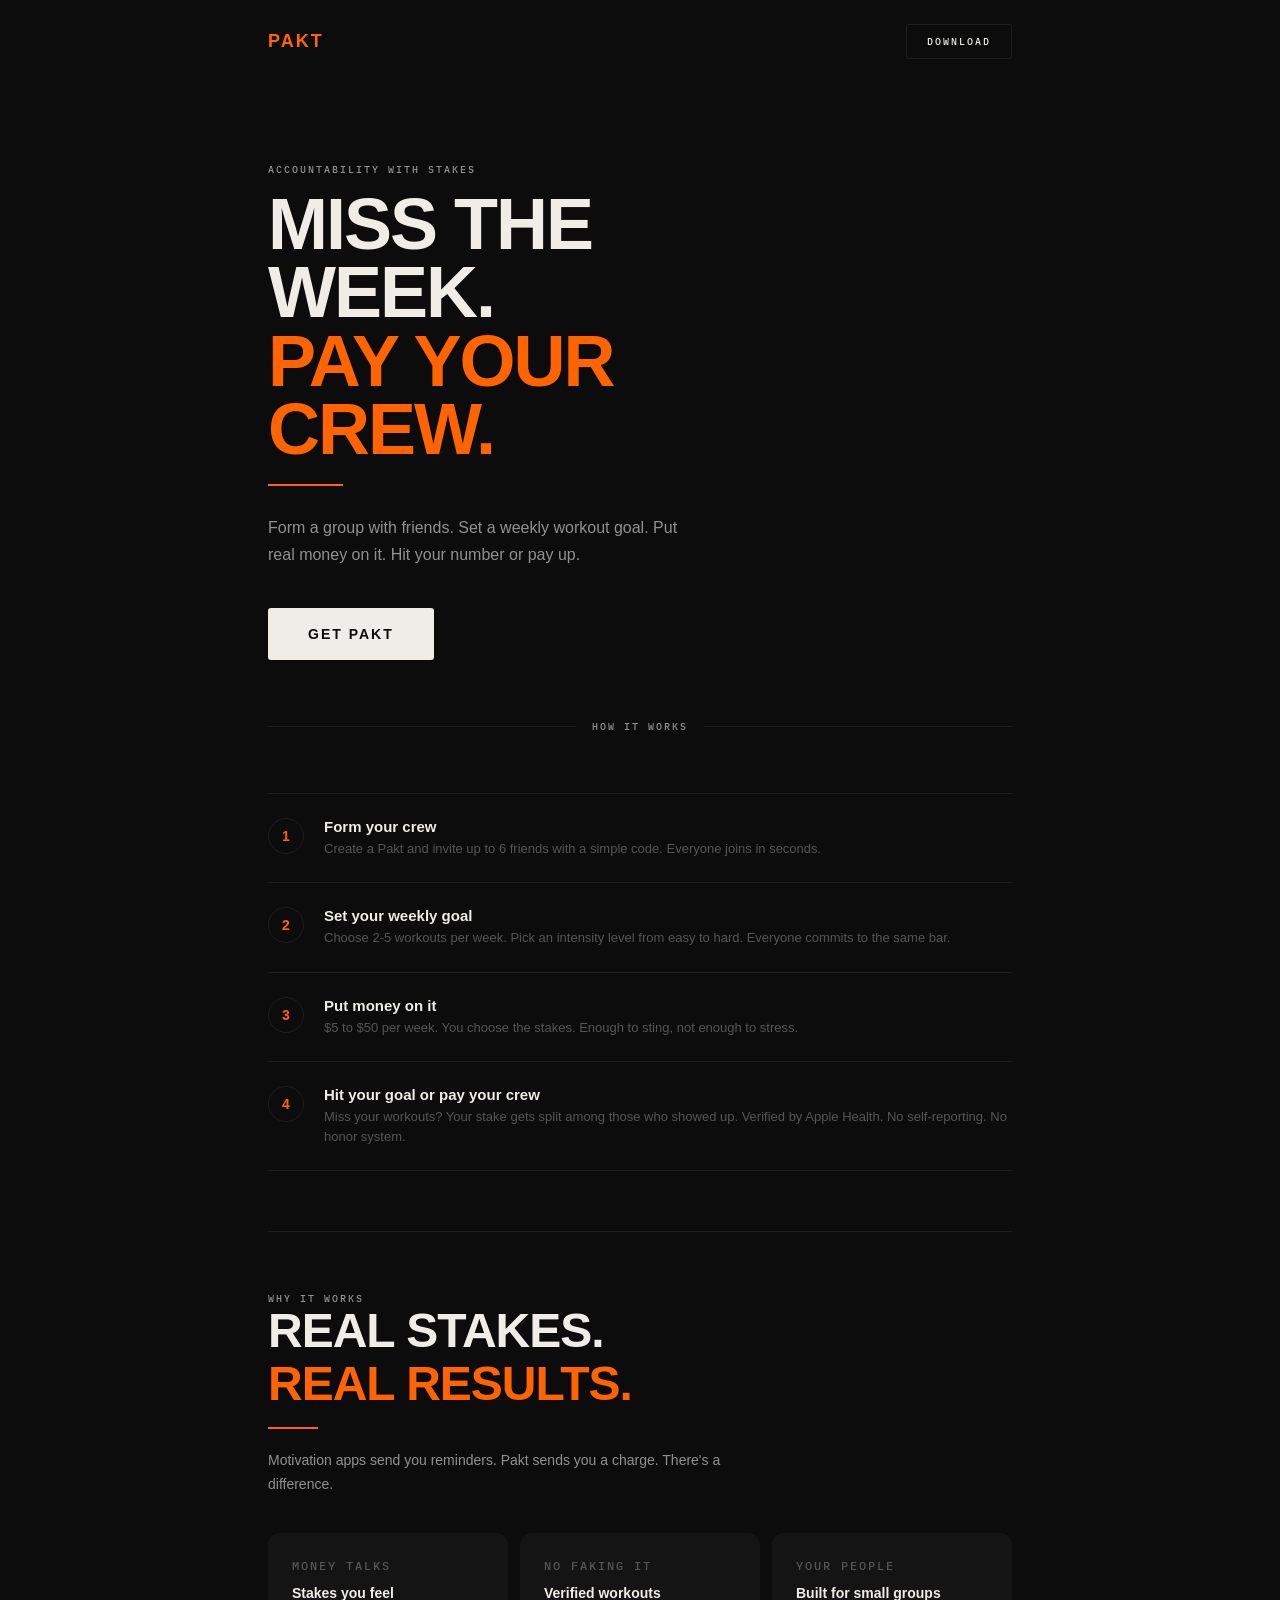
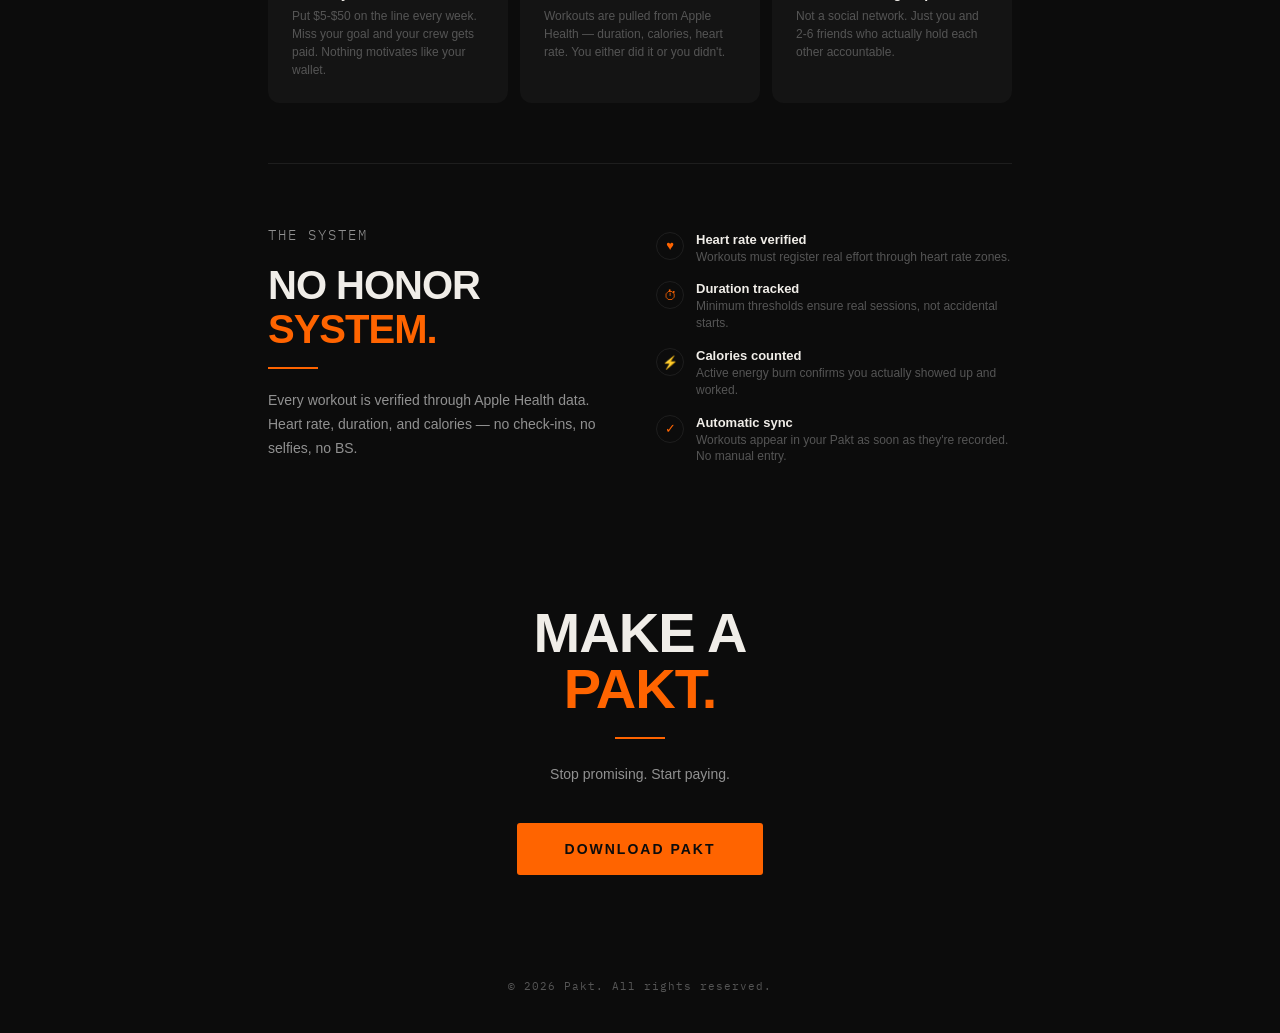
==== index.html @ a367a543 "initial: pakt landing page" ====
<!DOCTYPE html>
<html lang="en">
<head>
    <meta charset="UTF-8">
    <meta name="viewport" content="width=device-width, initial-scale=1.0">
    <title>PAKT — Accountability with stakes</title>
    <style>
        @import url('https://fonts.googleapis.com/css2?family=IBM+Plex+Mono:wght@400;500&display=swap');

        * {
            margin: 0;
            padding: 0;
            box-sizing: border-box;
        }

        :root {
            --bg: #0c0c0c;
            --surface: #141414;
            --border: #1e1e1e;
            --orange: #ff6400;
            --text: #f0ede8;
            --muted: #919191;
            --dimmed: #555555;
        }

        body {
            background: var(--bg);
            color: var(--text);
            font-family: -apple-system, BlinkMacSystemFont, 'SF Pro Display', 'Helvetica Neue', sans-serif;
            -webkit-font-smoothing: antialiased;
            overflow-x: hidden;
        }

        .mono {
            font-family: 'IBM Plex Mono', 'SF Mono', ui-monospace, monospace;
            font-size: 10px;
            font-weight: 500;
            letter-spacing: 2px;
            text-transform: uppercase;
            color: var(--muted);
        }

        /* --- NAV --- */
        nav {
            display: flex;
            justify-content: space-between;
            align-items: center;
            padding: 24px 28px;
            max-width: 800px;
            margin: 0 auto;
        }

        .nav-logo {
            font-size: 18px;
            font-weight: 900;
            letter-spacing: 2px;
            color: var(--orange);
        }

        .nav-cta {
            font-family: 'IBM Plex Mono', monospace;
            font-size: 10px;
            font-weight: 500;
            letter-spacing: 2px;
            text-transform: uppercase;
            color: var(--text);
            text-decoration: none;
            padding: 10px 20px;
            border: 1px solid var(--border);
            border-radius: 3px;
            transition: border-color 0.2s ease;
        }

        .nav-cta:hover {
            border-color: var(--orange);
            color: var(--orange);
        }

        /* --- HERO --- */
        .hero {
            max-width: 800px;
            margin: 0 auto;
            padding: 80px 28px 60px;
        }

        .hero-label {
            margin-bottom: 14px;
        }

        .hero-title {
            font-size: clamp(48px, 10vw, 72px);
            font-weight: 900;
            letter-spacing: -2px;
            line-height: 0.95;
        }

        .hero-title span {
            color: var(--orange);
        }

        .hero-rule {
            width: 75px;
            height: 2px;
            background: var(--orange);
            margin: 20px 0 28px;
        }

        .hero-sub {
            font-size: 16px;
            font-weight: 300;
            color: var(--muted);
            line-height: 1.7;
            max-width: 440px;
        }

        .hero-cta {
            display: inline-flex;
            align-items: center;
            justify-content: center;
            margin-top: 40px;
            padding: 18px 40px;
            background: var(--text);
            color: var(--bg);
            font-size: 14px;
            font-weight: 600;
            letter-spacing: 2px;
            text-decoration: none;
            border-radius: 3px;
            transition: background 0.2s ease;
        }

        .hero-cta:hover {
            background: var(--orange);
        }

        /* --- DIVIDER --- */
        .divider {
            display: flex;
            align-items: center;
            gap: 16px;
            max-width: 800px;
            margin: 0 auto;
            padding: 0 28px;
        }

        .divider-line {
            flex: 1;
            height: 1px;
            background: var(--border);
        }

        /* --- HOW IT WORKS --- */
        .how-section {
            max-width: 800px;
            margin: 0 auto;
            padding: 60px 28px;
        }

        .how-section .mono {
            color: var(--dimmed);
            letter-spacing: 3px;
            margin-bottom: 28px;
        }

        .steps {
            display: flex;
            flex-direction: column;
            gap: 0;
        }

        .step {
            display: flex;
            align-items: flex-start;
            gap: 20px;
            padding: 24px 0;
            border-bottom: 1px solid var(--border);
        }

        .step:first-child {
            border-top: 1px solid var(--border);
        }

        .step-number {
            width: 36px;
            height: 36px;
            border-radius: 50%;
            border: 1px solid var(--border);
            display: flex;
            align-items: center;
            justify-content: center;
            font-size: 14px;
            font-weight: 700;
            color: var(--orange);
            flex-shrink: 0;
        }

        .step-content h3 {
            font-size: 15px;
            font-weight: 600;
            margin-bottom: 4px;
        }

        .step-content p {
            font-size: 13px;
            color: var(--dimmed);
            line-height: 1.5;
        }

        /* --- STAKES --- */
        .stakes-section {
            max-width: 800px;
            margin: 0 auto;
            padding: 60px 28px;
        }

        .stakes-title {
            font-size: clamp(32px, 6vw, 48px);
            font-weight: 900;
            letter-spacing: -1px;
            line-height: 1.1;
            margin-bottom: 8px;
        }

        .stakes-title span {
            color: var(--orange);
        }

        .stakes-rule {
            width: 50px;
            height: 2px;
            background: var(--orange);
            margin: 16px 0 20px;
        }

        .stakes-sub {
            font-size: 14px;
            font-weight: 300;
            color: var(--muted);
            line-height: 1.7;
            max-width: 480px;
            margin-bottom: 36px;
        }

        .cards {
            display: grid;
            grid-template-columns: repeat(auto-fit, minmax(200px, 1fr));
            gap: 12px;
        }

        .card {
            background: var(--surface);
            border-radius: 12px;
            padding: 24px;
        }

        .card .mono {
            margin-bottom: 10px;
        }

        .card h4 {
            font-size: 14px;
            font-weight: 600;
            margin-bottom: 6px;
        }

        .card p {
            font-size: 12px;
            color: var(--dimmed);
            line-height: 1.5;
        }

        /* --- VERIFICATION --- */
        .verify-section {
            max-width: 800px;
            margin: 0 auto;
            padding: 60px 28px;
        }

        .verify-grid {
            display: grid;
            grid-template-columns: 1fr 1fr;
            gap: 32px;
            align-items: start;
        }

        .verify-left .mono {
            margin-bottom: 16px;
        }

        .verify-left h2 {
            font-size: clamp(28px, 5vw, 40px);
            font-weight: 900;
            letter-spacing: -1px;
            line-height: 1.1;
            margin-bottom: 8px;
        }

        .verify-left h2 span { color: var(--orange); }

        .verify-left .rule {
            width: 50px;
            height: 2px;
            background: var(--orange);
            margin: 16px 0 20px;
        }

        .verify-left p {
            font-size: 14px;
            font-weight: 300;
            color: var(--muted);
            line-height: 1.7;
        }

        .verify-points {
            display: flex;
            flex-direction: column;
            gap: 16px;
            padding-top: 8px;
        }

        .verify-point {
            display: flex;
            gap: 12px;
            align-items: flex-start;
        }

        .verify-icon {
            width: 28px;
            height: 28px;
            border-radius: 50%;
            border: 1px solid var(--border);
            display: flex;
            align-items: center;
            justify-content: center;
            font-size: 13px;
            flex-shrink: 0;
            color: var(--orange);
        }

        .verify-point h4 {
            font-size: 13px;
            font-weight: 600;
            margin-bottom: 2px;
        }

        .verify-point p {
            font-size: 12px;
            color: var(--dimmed);
            line-height: 1.4;
        }

        /* --- BOTTOM CTA --- */
        .bottom-cta {
            max-width: 800px;
            margin: 0 auto;
            padding: 80px 28px;
            text-align: center;
        }

        .bottom-cta h2 {
            font-size: clamp(36px, 7vw, 56px);
            font-weight: 900;
            letter-spacing: -1px;
            line-height: 1;
            margin-bottom: 6px;
        }

        .bottom-cta h2 span { color: var(--orange); }

        .bottom-cta .rule {
            width: 50px;
            height: 2px;
            background: var(--orange);
            margin: 20px auto 24px;
        }

        .bottom-cta p {
            font-size: 14px;
            font-weight: 300;
            color: var(--muted);
            line-height: 1.7;
            margin-bottom: 36px;
        }

        .bottom-cta a {
            display: inline-flex;
            align-items: center;
            justify-content: center;
            padding: 18px 48px;
            background: var(--orange);
            color: var(--bg);
            font-size: 14px;
            font-weight: 700;
            letter-spacing: 2px;
            text-decoration: none;
            border-radius: 3px;
            transition: opacity 0.2s ease;
        }

        .bottom-cta a:hover {
            opacity: 0.85;
        }

        /* --- FOOTER --- */
        footer {
            max-width: 800px;
            margin: 0 auto;
            padding: 24px 28px 40px;
            text-align: center;
        }

        footer p {
            font-family: 'IBM Plex Mono', monospace;
            font-size: 11px;
            letter-spacing: 1px;
            color: var(--dimmed);
        }

        /* --- RESPONSIVE --- */
        @media (max-width: 600px) {
            .verify-grid {
                grid-template-columns: 1fr;
            }
            .cards {
                grid-template-columns: 1fr;
            }
        }
    </style>
</head>
<body>

    <nav>
        <div class="nav-logo">PAKT</div>
        <a href="#" class="nav-cta">Download</a>
    </nav>

    <!-- HERO -->
    <section class="hero">
        <p class="mono hero-label">Accountability with stakes</p>
        <h1 class="hero-title">MISS THE<br>WEEK.<br><span>PAY YOUR<br>CREW.</span></h1>
        <div class="hero-rule"></div>
        <p class="hero-sub">Form a group with friends. Set a weekly workout goal. Put real money on it. Hit your number or pay up.</p>
        <a href="#" class="hero-cta">GET PAKT</a>
    </section>

    <!-- DIVIDER -->
    <div class="divider">
        <div class="divider-line"></div>
        <span class="mono">How it works</span>
        <div class="divider-line"></div>
    </div>

    <!-- HOW IT WORKS -->
    <section class="how-section">
        <div class="steps">
            <div class="step">
                <div class="step-number">1</div>
                <div class="step-content">
                    <h3>Form your crew</h3>
                    <p>Create a Pakt and invite up to 6 friends with a simple code. Everyone joins in seconds.</p>
                </div>
            </div>
            <div class="step">
                <div class="step-number">2</div>
                <div class="step-content">
                    <h3>Set your weekly goal</h3>
                    <p>Choose 2-5 workouts per week. Pick an intensity level from easy to hard. Everyone commits to the same bar.</p>
                </div>
            </div>
            <div class="step">
                <div class="step-number">3</div>
                <div class="step-content">
                    <h3>Put money on it</h3>
                    <p>$5 to $50 per week. You choose the stakes. Enough to sting, not enough to stress.</p>
                </div>
            </div>
            <div class="step">
                <div class="step-number">4</div>
                <div class="step-content">
                    <h3>Hit your goal or pay your crew</h3>
                    <p>Miss your workouts? Your stake gets split among those who showed up. Verified by Apple Health. No self-reporting. No honor system.</p>
                </div>
            </div>
        </div>
    </section>

    <!-- DIVIDER -->
    <div class="divider">
        <div class="divider-line"></div>
    </div>

    <!-- REAL STAKES -->
    <section class="stakes-section">
        <p class="mono">Why it works</p>
        <h2 class="stakes-title">REAL STAKES.<br><span>REAL RESULTS.</span></h2>
        <div class="stakes-rule"></div>
        <p class="stakes-sub">Motivation apps send you reminders. Pakt sends you a charge. There's a difference.</p>

        <div class="cards">
            <div class="card">
                <p class="mono">Money talks</p>
                <h4>Stakes you feel</h4>
                <p>Put $5-$50 on the line every week. Miss your goal and your crew gets paid. Nothing motivates like your wallet.</p>
            </div>
            <div class="card">
                <p class="mono">No faking it</p>
                <h4>Verified workouts</h4>
                <p>Workouts are pulled from Apple Health — duration, calories, heart rate. You either did it or you didn't.</p>
            </div>
            <div class="card">
                <p class="mono">Your people</p>
                <h4>Built for small groups</h4>
                <p>Not a social network. Just you and 2-6 friends who actually hold each other accountable.</p>
            </div>
        </div>
    </section>

    <!-- DIVIDER -->
    <div class="divider">
        <div class="divider-line"></div>
    </div>

    <!-- VERIFICATION -->
    <section class="verify-section">
        <div class="verify-grid">
            <div class="verify-left">
                <p class="mono">The system</p>
                <h2>NO HONOR<br><span>SYSTEM.</span></h2>
                <div class="rule"></div>
                <p>Every workout is verified through Apple Health data. Heart rate, duration, and calories — no check-ins, no selfies, no BS.</p>
            </div>
            <div class="verify-points">
                <div class="verify-point">
                    <div class="verify-icon">&#9829;</div>
                    <div>
                        <h4>Heart rate verified</h4>
                        <p>Workouts must register real effort through heart rate zones.</p>
                    </div>
                </div>
                <div class="verify-point">
                    <div class="verify-icon">&#9201;</div>
                    <div>
                        <h4>Duration tracked</h4>
                        <p>Minimum thresholds ensure real sessions, not accidental starts.</p>
                    </div>
                </div>
                <div class="verify-point">
                    <div class="verify-icon">&#9889;</div>
                    <div>
                        <h4>Calories counted</h4>
                        <p>Active energy burn confirms you actually showed up and worked.</p>
                    </div>
                </div>
                <div class="verify-point">
                    <div class="verify-icon">&#10003;</div>
                    <div>
                        <h4>Automatic sync</h4>
                        <p>Workouts appear in your Pakt as soon as they're recorded. No manual entry.</p>
                    </div>
                </div>
            </div>
        </div>
    </section>

    <!-- BOTTOM CTA -->
    <section class="bottom-cta">
        <h2>MAKE A<br><span>PAKT.</span></h2>
        <div class="rule"></div>
        <p>Stop promising. Start paying.</p>
        <a href="#">DOWNLOAD PAKT</a>
    </section>

    <footer>
        <p>&copy; 2026 Pakt. All rights reserved.</p>
    </footer>

</body>
</html>
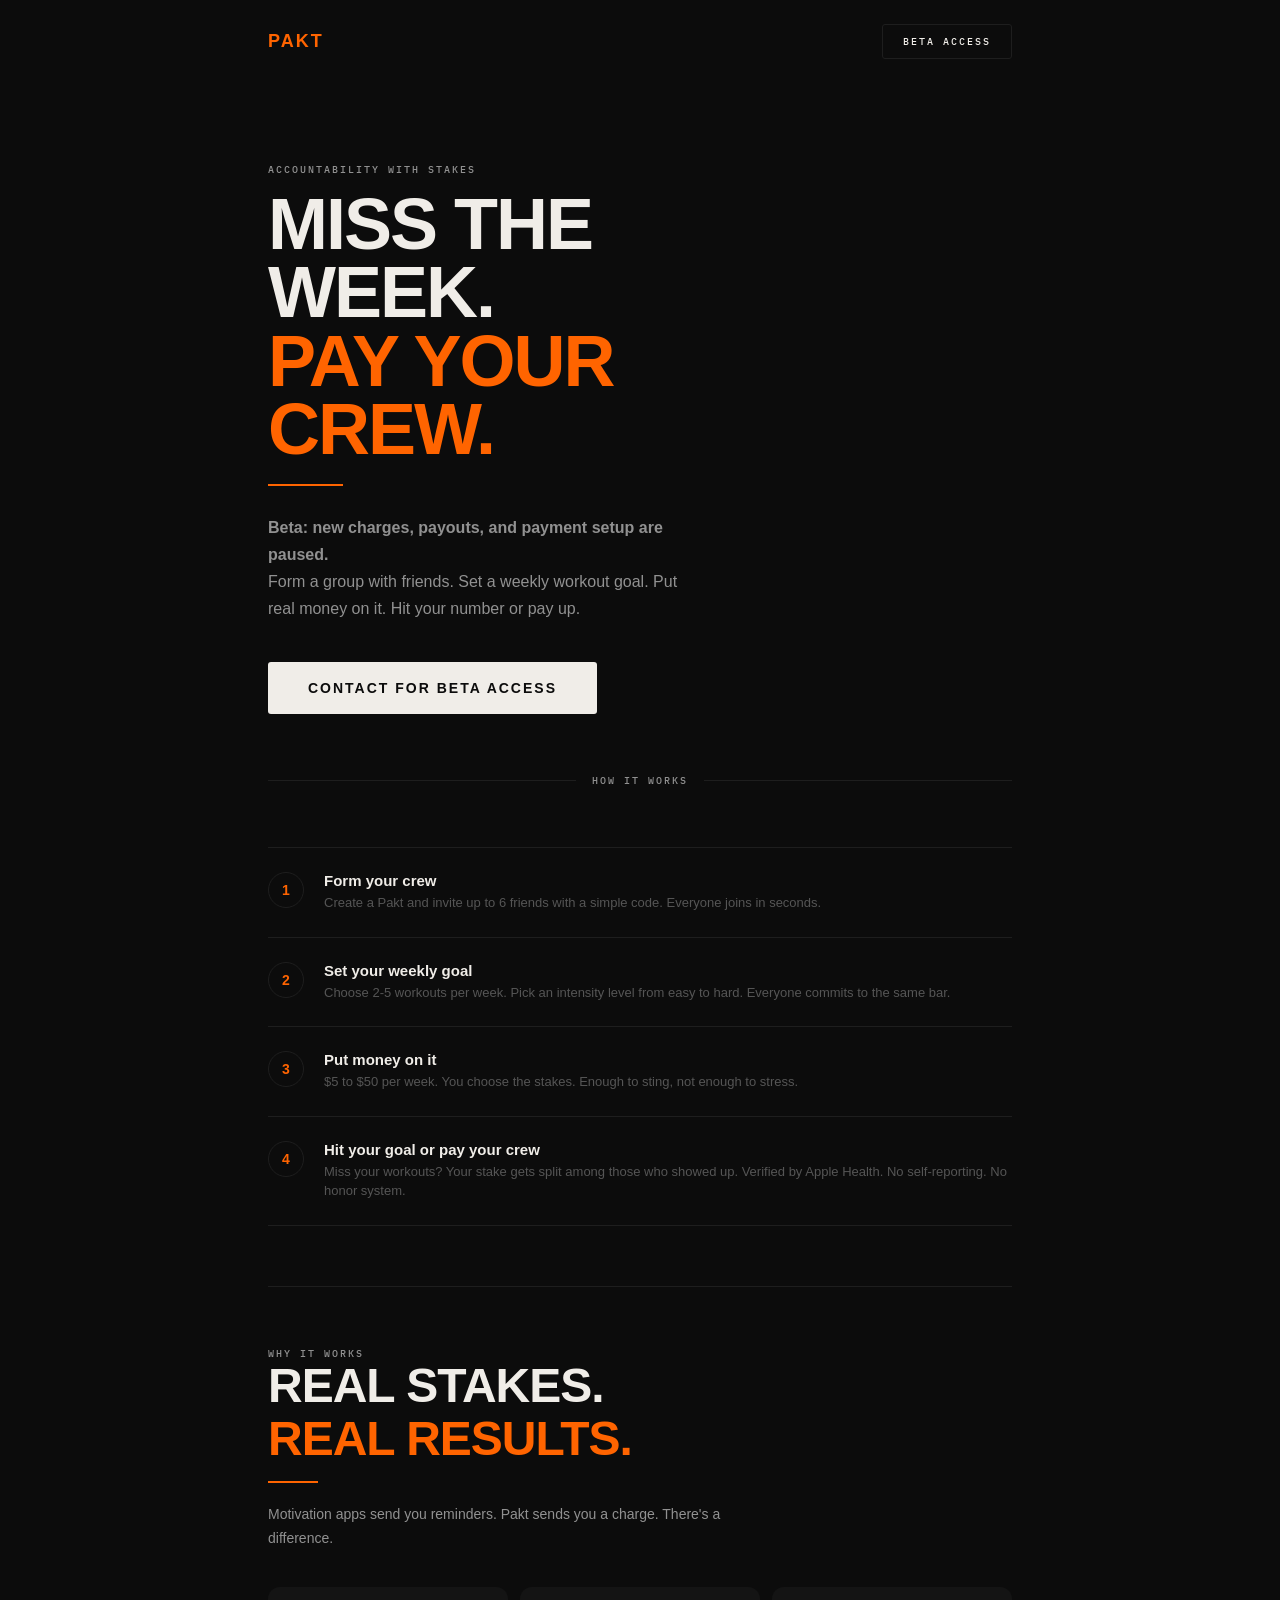
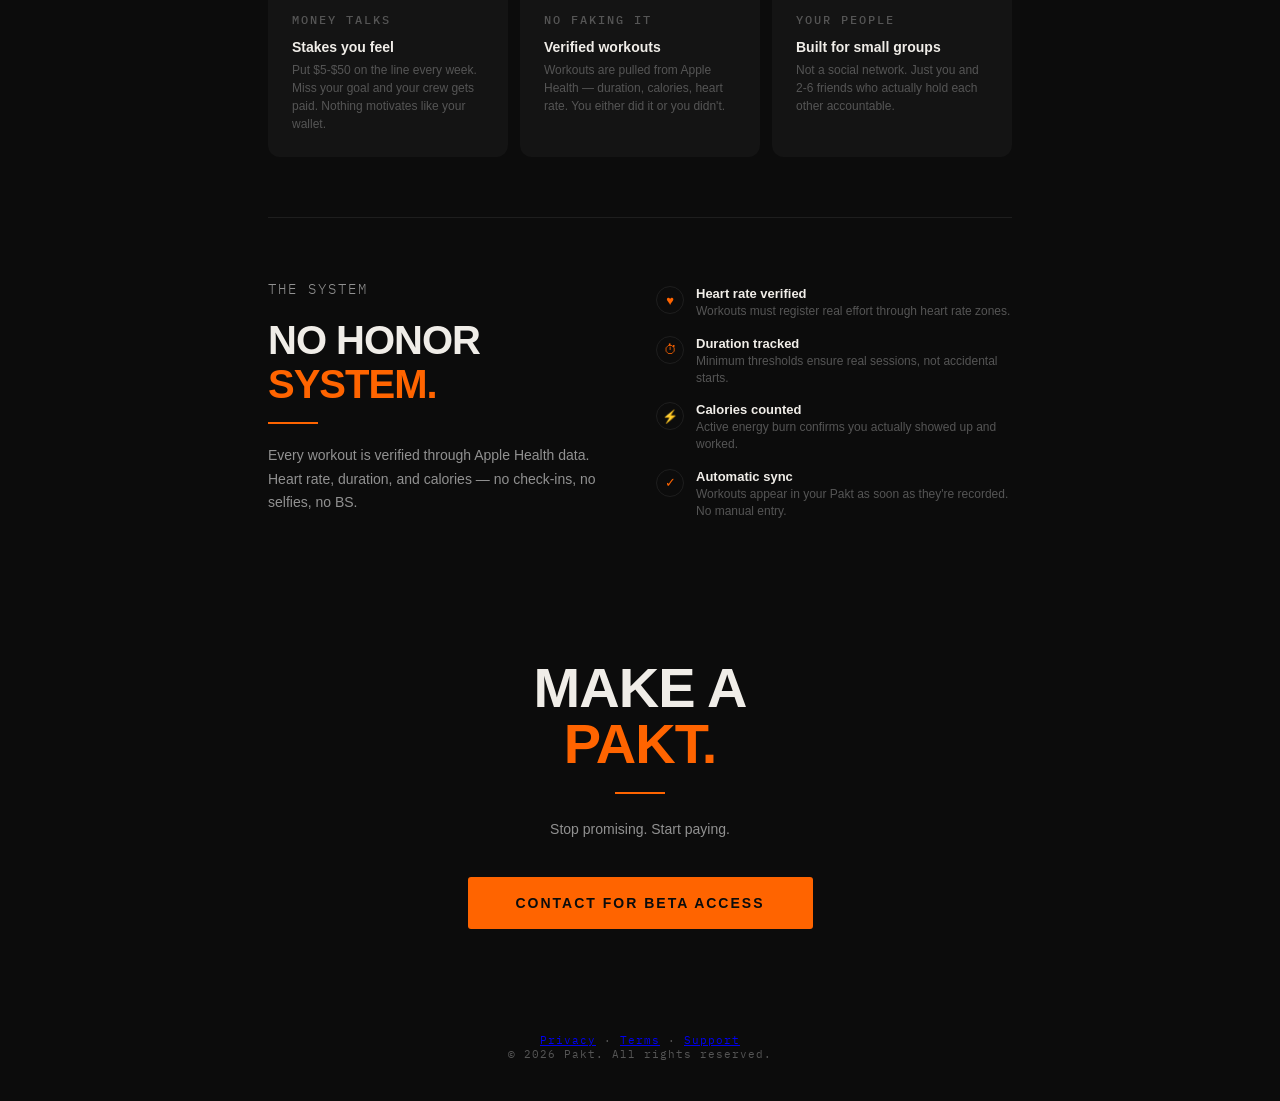
==== commit 5c74a5e3: "Add Pakt support and policy pages for paused beta" ====
--- a/index.html
+++ b/index.html
@@ -431,7 +431,7 @@
 
     <nav>
         <div class="nav-logo">PAKT</div>
-        <a href="#" class="nav-cta">Download</a>
+        <a href="support/" class="nav-cta">Beta access</a>
     </nav>
 
     <!-- HERO -->
@@ -439,8 +439,9 @@
         <p class="mono hero-label">Accountability with stakes</p>
         <h1 class="hero-title">MISS THE<br>WEEK.<br><span>PAY YOUR<br>CREW.</span></h1>
         <div class="hero-rule"></div>
+        <p class="hero-sub"><strong>Beta: new charges, payouts, and payment setup are paused.</strong></p>
         <p class="hero-sub">Form a group with friends. Set a weekly workout goal. Put real money on it. Hit your number or pay up.</p>
-        <a href="#" class="hero-cta">GET PAKT</a>
+        <a href="support/" class="hero-cta">CONTACT FOR BETA ACCESS</a>
     </section>
 
     <!-- DIVIDER -->
@@ -567,10 +568,11 @@
         <h2>MAKE A<br><span>PAKT.</span></h2>
         <div class="rule"></div>
         <p>Stop promising. Start paying.</p>
-        <a href="#">DOWNLOAD PAKT</a>
+        <a href="support/">CONTACT FOR BETA ACCESS</a>
     </section>
 
     <footer>
+        <p><a href="privacy/">Privacy</a> &middot; <a href="terms/">Terms</a> &middot; <a href="support/">Support</a></p>
         <p>&copy; 2026 Pakt. All rights reserved.</p>
     </footer>
 
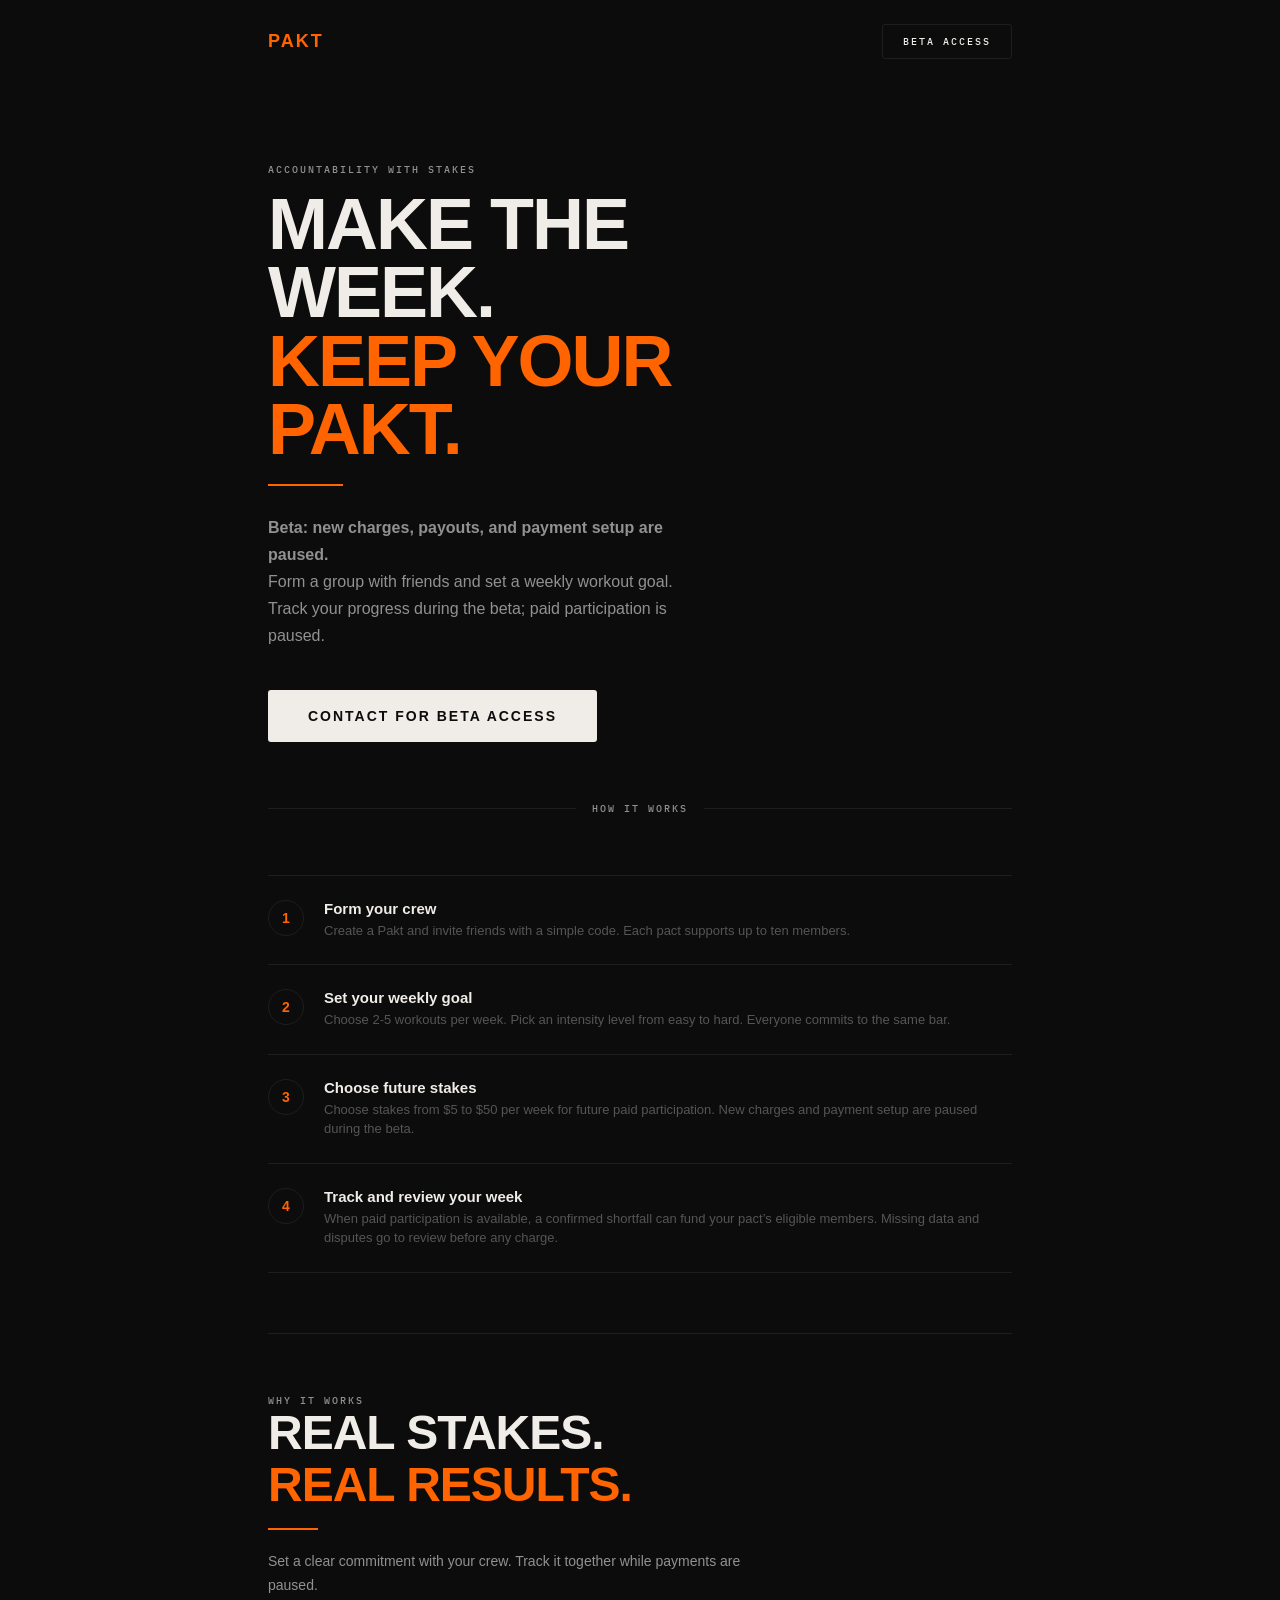
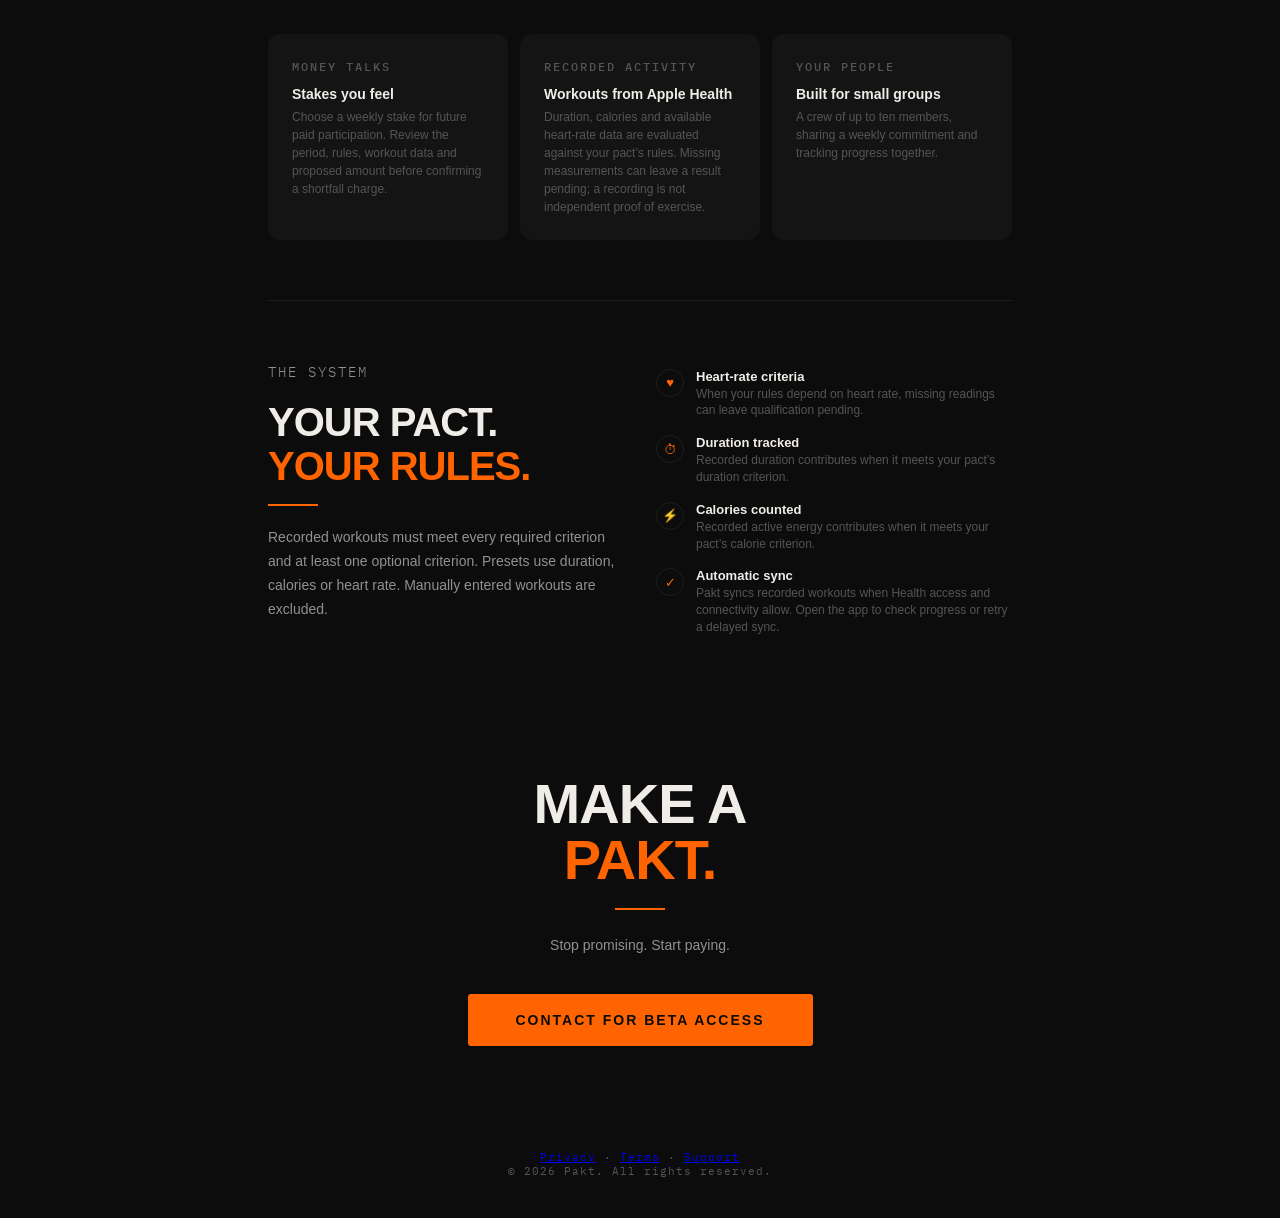
==== commit d04e9435: "Align Pakt policies and support with paid participation rules" ====
--- a/index.html
+++ b/index.html
@@ -437,10 +437,10 @@
     <!-- HERO -->
     <section class="hero">
         <p class="mono hero-label">Accountability with stakes</p>
-        <h1 class="hero-title">MISS THE<br>WEEK.<br><span>PAY YOUR<br>CREW.</span></h1>
+        <h1 class="hero-title">MAKE THE<br>WEEK.<br><span>KEEP YOUR<br>PAKT.</span></h1>
         <div class="hero-rule"></div>
         <p class="hero-sub"><strong>Beta: new charges, payouts, and payment setup are paused.</strong></p>
-        <p class="hero-sub">Form a group with friends. Set a weekly workout goal. Put real money on it. Hit your number or pay up.</p>
+        <p class="hero-sub">Form a group with friends and set a weekly workout goal. Track your progress during the beta; paid participation is paused.</p>
         <a href="support/" class="hero-cta">CONTACT FOR BETA ACCESS</a>
     </section>
 
@@ -458,7 +458,7 @@
                 <div class="step-number">1</div>
                 <div class="step-content">
                     <h3>Form your crew</h3>
-                    <p>Create a Pakt and invite up to 6 friends with a simple code. Everyone joins in seconds.</p>
+                    <p>Create a Pakt and invite friends with a simple code. Each pact supports up to ten members.</p>
                 </div>
             </div>
             <div class="step">
@@ -471,15 +471,15 @@
             <div class="step">
                 <div class="step-number">3</div>
                 <div class="step-content">
-                    <h3>Put money on it</h3>
-                    <p>$5 to $50 per week. You choose the stakes. Enough to sting, not enough to stress.</p>
+                    <h3>Choose future stakes</h3>
+                    <p>Choose stakes from $5 to $50 per week for future paid participation. New charges and payment setup are paused during the beta.</p>
                 </div>
             </div>
             <div class="step">
                 <div class="step-number">4</div>
                 <div class="step-content">
-                    <h3>Hit your goal or pay your crew</h3>
-                    <p>Miss your workouts? Your stake gets split among those who showed up. Verified by Apple Health. No self-reporting. No honor system.</p>
+                    <h3>Track and review your week</h3>
+                    <p>When paid participation is available, a confirmed shortfall can fund your pact’s eligible members. Missing data and disputes go to review before any charge.</p>
                 </div>
             </div>
         </div>
@@ -495,23 +495,23 @@
         <p class="mono">Why it works</p>
         <h2 class="stakes-title">REAL STAKES.<br><span>REAL RESULTS.</span></h2>
         <div class="stakes-rule"></div>
-        <p class="stakes-sub">Motivation apps send you reminders. Pakt sends you a charge. There's a difference.</p>
+        <p class="stakes-sub">Set a clear commitment with your crew. Track it together while payments are paused.</p>
 
         <div class="cards">
             <div class="card">
                 <p class="mono">Money talks</p>
                 <h4>Stakes you feel</h4>
-                <p>Put $5-$50 on the line every week. Miss your goal and your crew gets paid. Nothing motivates like your wallet.</p>
+                <p>Choose a weekly stake for future paid participation. Review the period, rules, workout data and proposed amount before confirming a shortfall charge.</p>
             </div>
             <div class="card">
-                <p class="mono">No faking it</p>
-                <h4>Verified workouts</h4>
-                <p>Workouts are pulled from Apple Health — duration, calories, heart rate. You either did it or you didn't.</p>
+                <p class="mono">Recorded activity</p>
+                <h4>Workouts from Apple Health</h4>
+                <p>Duration, calories and available heart-rate data are evaluated against your pact’s rules. Missing measurements can leave a result pending; a recording is not independent proof of exercise.</p>
             </div>
             <div class="card">
                 <p class="mono">Your people</p>
                 <h4>Built for small groups</h4>
-                <p>Not a social network. Just you and 2-6 friends who actually hold each other accountable.</p>
+                <p>A crew of up to ten members, sharing a weekly commitment and tracking progress together.</p>
             </div>
         </div>
     </section>
@@ -526,37 +526,37 @@
         <div class="verify-grid">
             <div class="verify-left">
                 <p class="mono">The system</p>
-                <h2>NO HONOR<br><span>SYSTEM.</span></h2>
+                <h2>YOUR PACT.<br><span>YOUR RULES.</span></h2>
                 <div class="rule"></div>
-                <p>Every workout is verified through Apple Health data. Heart rate, duration, and calories — no check-ins, no selfies, no BS.</p>
+                <p>Recorded workouts must meet every required criterion and at least one optional criterion. Presets use duration, calories or heart rate. Manually entered workouts are excluded.</p>
             </div>
             <div class="verify-points">
                 <div class="verify-point">
                     <div class="verify-icon">&#9829;</div>
                     <div>
-                        <h4>Heart rate verified</h4>
-                        <p>Workouts must register real effort through heart rate zones.</p>
+                        <h4>Heart-rate criteria</h4>
+                        <p>When your rules depend on heart rate, missing readings can leave qualification pending.</p>
                     </div>
                 </div>
                 <div class="verify-point">
                     <div class="verify-icon">&#9201;</div>
                     <div>
                         <h4>Duration tracked</h4>
-                        <p>Minimum thresholds ensure real sessions, not accidental starts.</p>
+                        <p>Recorded duration contributes when it meets your pact’s duration criterion.</p>
                     </div>
                 </div>
                 <div class="verify-point">
                     <div class="verify-icon">&#9889;</div>
                     <div>
                         <h4>Calories counted</h4>
-                        <p>Active energy burn confirms you actually showed up and worked.</p>
+                        <p>Recorded active energy contributes when it meets your pact’s calorie criterion.</p>
                     </div>
                 </div>
                 <div class="verify-point">
                     <div class="verify-icon">&#10003;</div>
                     <div>
                         <h4>Automatic sync</h4>
-                        <p>Workouts appear in your Pakt as soon as they're recorded. No manual entry.</p>
+                        <p>Pakt syncs recorded workouts when Health access and connectivity allow. Open the app to check progress or retry a delayed sync.</p>
                     </div>
                 </div>
             </div>
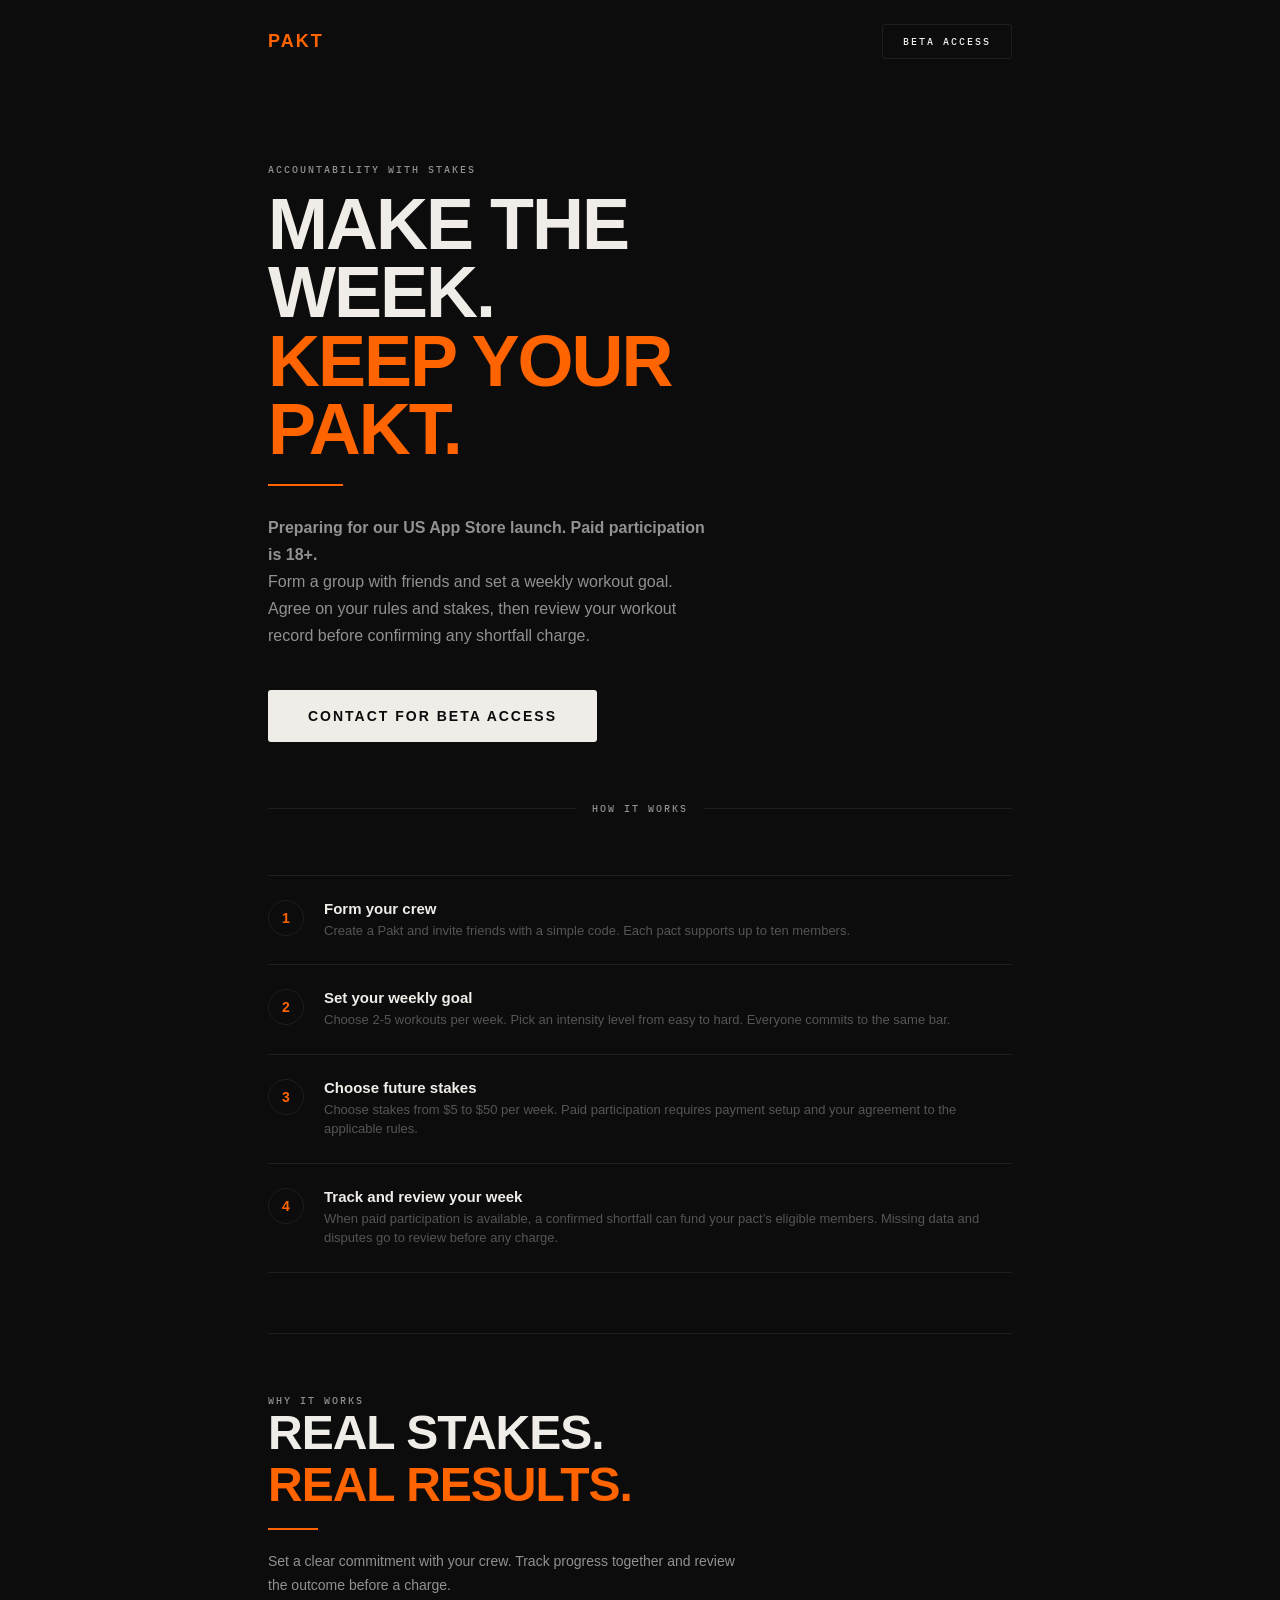
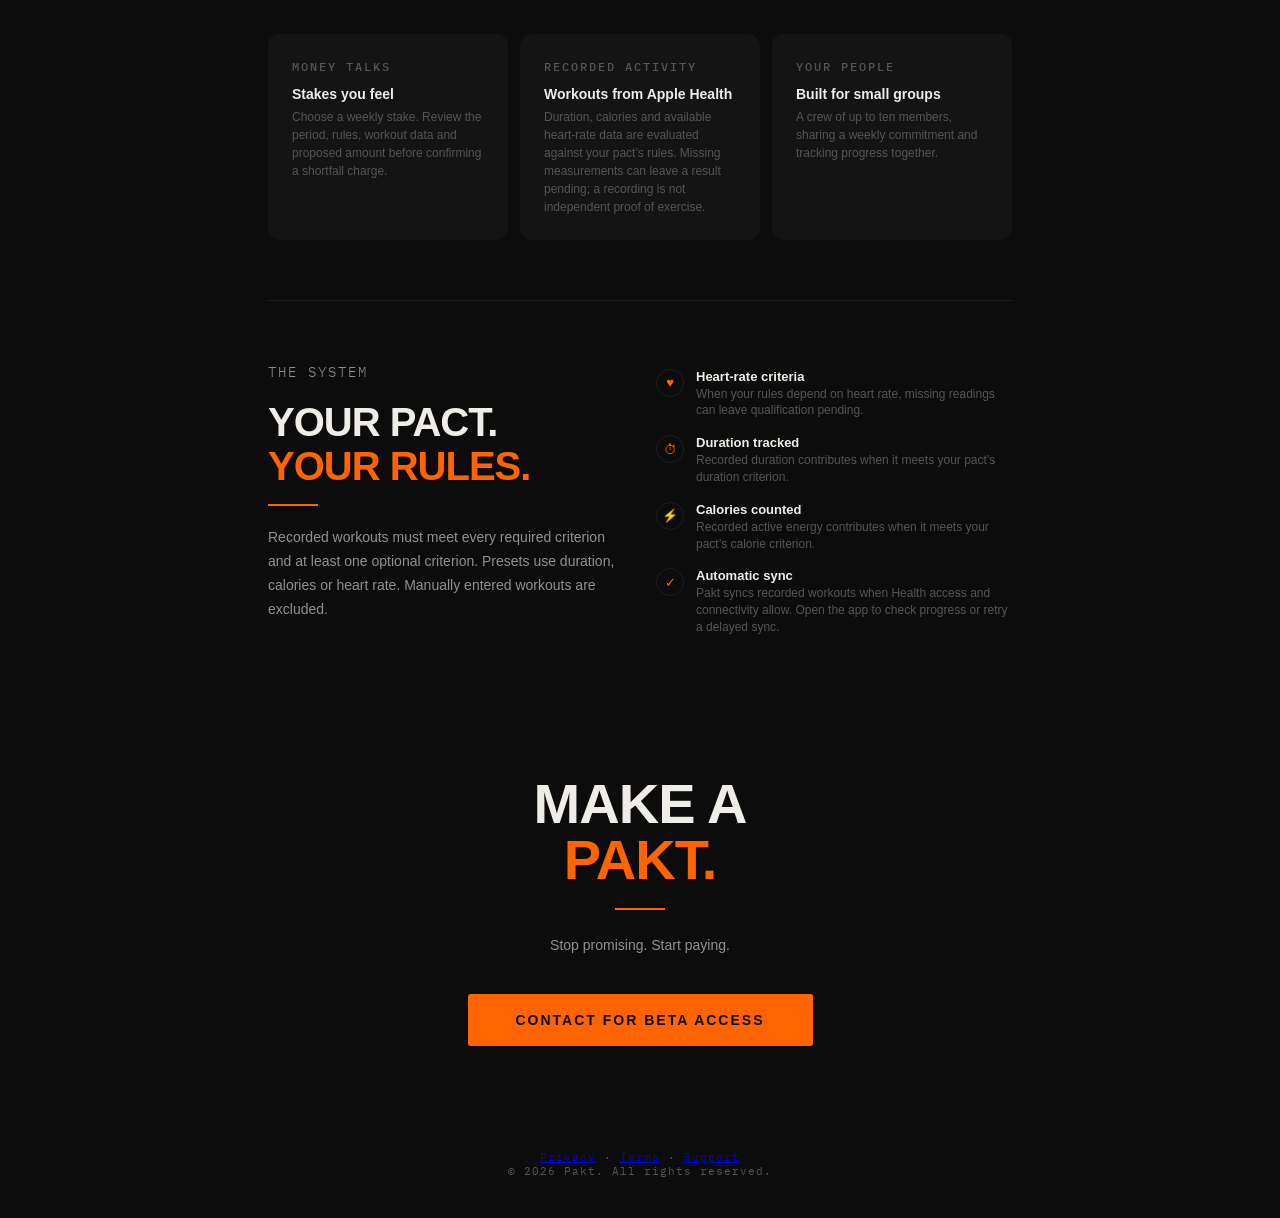
==== commit 0484a9e7: "Align payment availability with controlled activation" ====
--- a/index.html
+++ b/index.html
@@ -439,8 +439,8 @@
         <p class="mono hero-label">Accountability with stakes</p>
         <h1 class="hero-title">MAKE THE<br>WEEK.<br><span>KEEP YOUR<br>PAKT.</span></h1>
         <div class="hero-rule"></div>
-        <p class="hero-sub"><strong>Beta: new charges, payouts, and payment setup are paused.</strong></p>
-        <p class="hero-sub">Form a group with friends and set a weekly workout goal. Track your progress during the beta; paid participation is paused.</p>
+        <p class="hero-sub"><strong>Preparing for our US App Store launch. Paid participation is 18+.</strong></p>
+        <p class="hero-sub">Form a group with friends and set a weekly workout goal. Agree on your rules and stakes, then review your workout record before confirming any shortfall charge.</p>
         <a href="support/" class="hero-cta">CONTACT FOR BETA ACCESS</a>
     </section>
 
@@ -472,7 +472,7 @@
                 <div class="step-number">3</div>
                 <div class="step-content">
                     <h3>Choose future stakes</h3>
-                    <p>Choose stakes from $5 to $50 per week for future paid participation. New charges and payment setup are paused during the beta.</p>
+                    <p>Choose stakes from $5 to $50 per week. Paid participation requires payment setup and your agreement to the applicable rules.</p>
                 </div>
             </div>
             <div class="step">
@@ -495,13 +495,13 @@
         <p class="mono">Why it works</p>
         <h2 class="stakes-title">REAL STAKES.<br><span>REAL RESULTS.</span></h2>
         <div class="stakes-rule"></div>
-        <p class="stakes-sub">Set a clear commitment with your crew. Track it together while payments are paused.</p>
+        <p class="stakes-sub">Set a clear commitment with your crew. Track progress together and review the outcome before a charge.</p>
 
         <div class="cards">
             <div class="card">
                 <p class="mono">Money talks</p>
                 <h4>Stakes you feel</h4>
-                <p>Choose a weekly stake for future paid participation. Review the period, rules, workout data and proposed amount before confirming a shortfall charge.</p>
+                <p>Choose a weekly stake. Review the period, rules, workout data and proposed amount before confirming a shortfall charge.</p>
             </div>
             <div class="card">
                 <p class="mono">Recorded activity</p>
